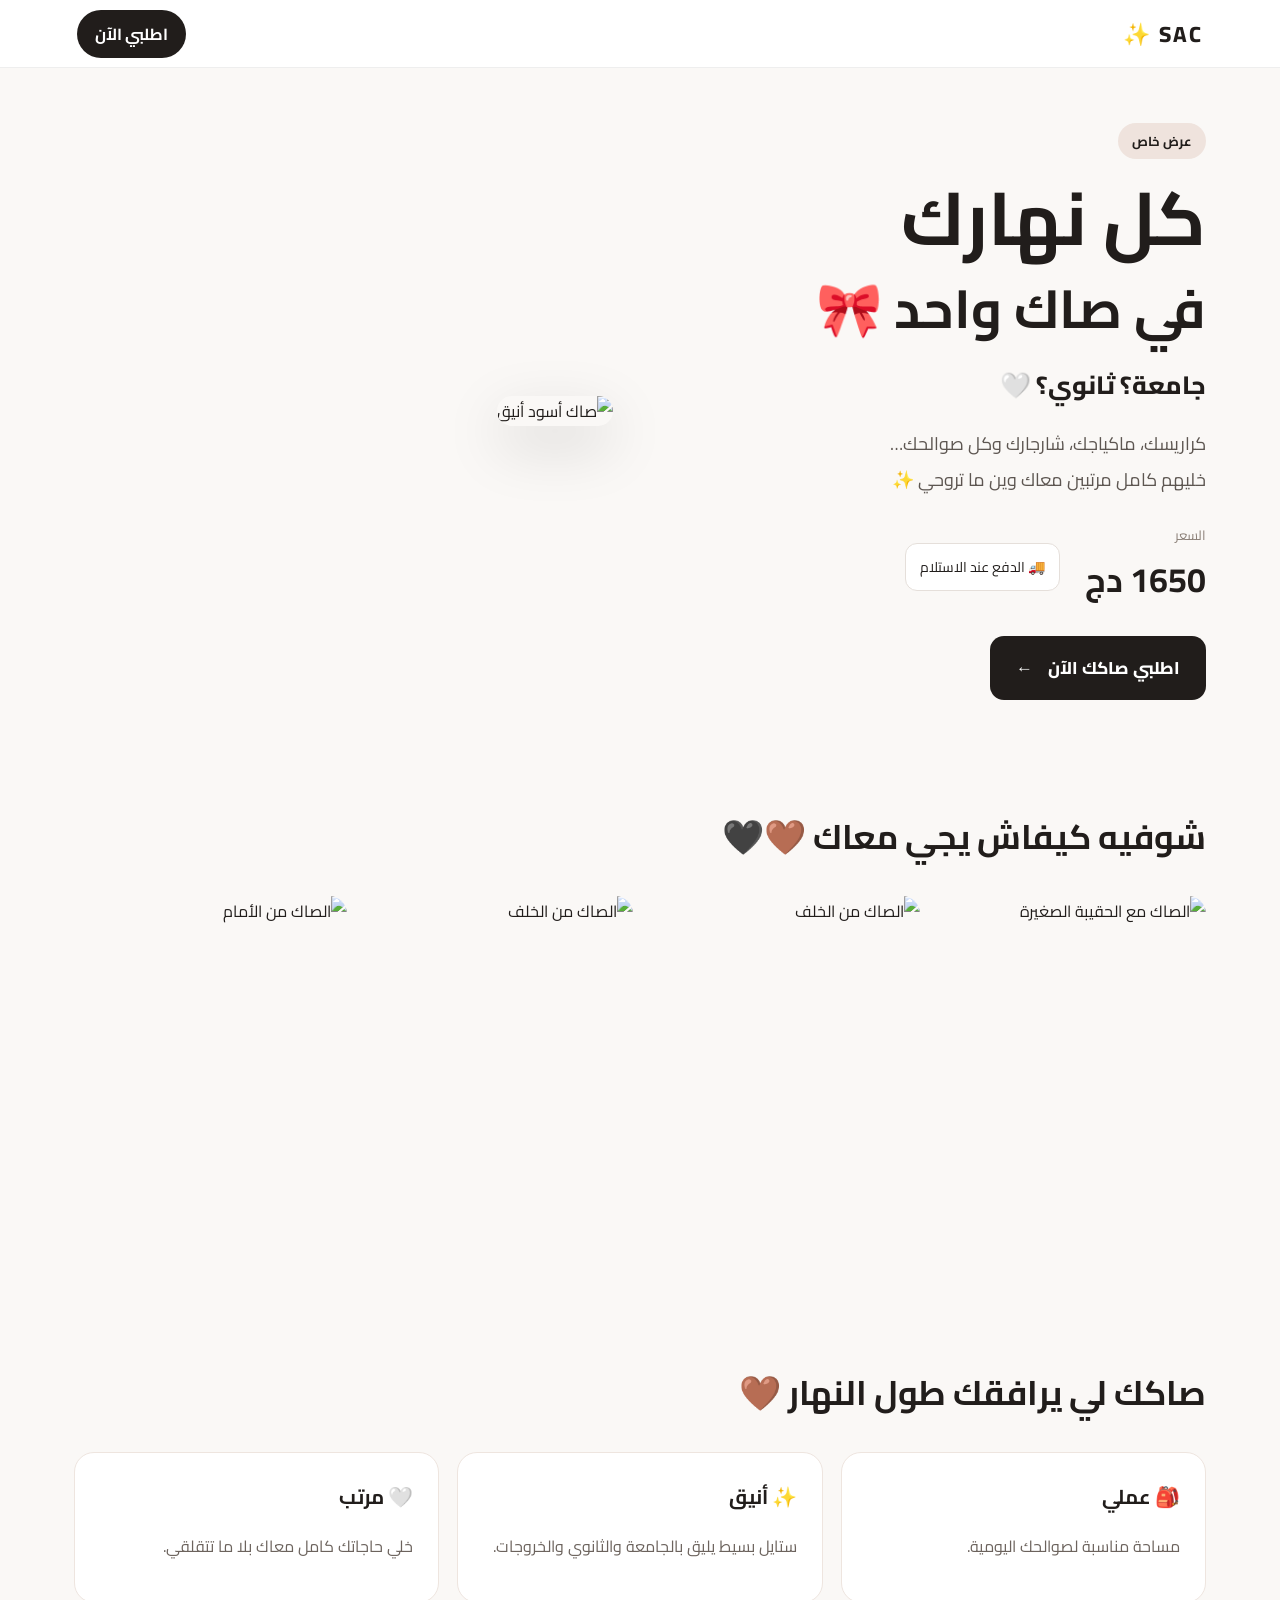
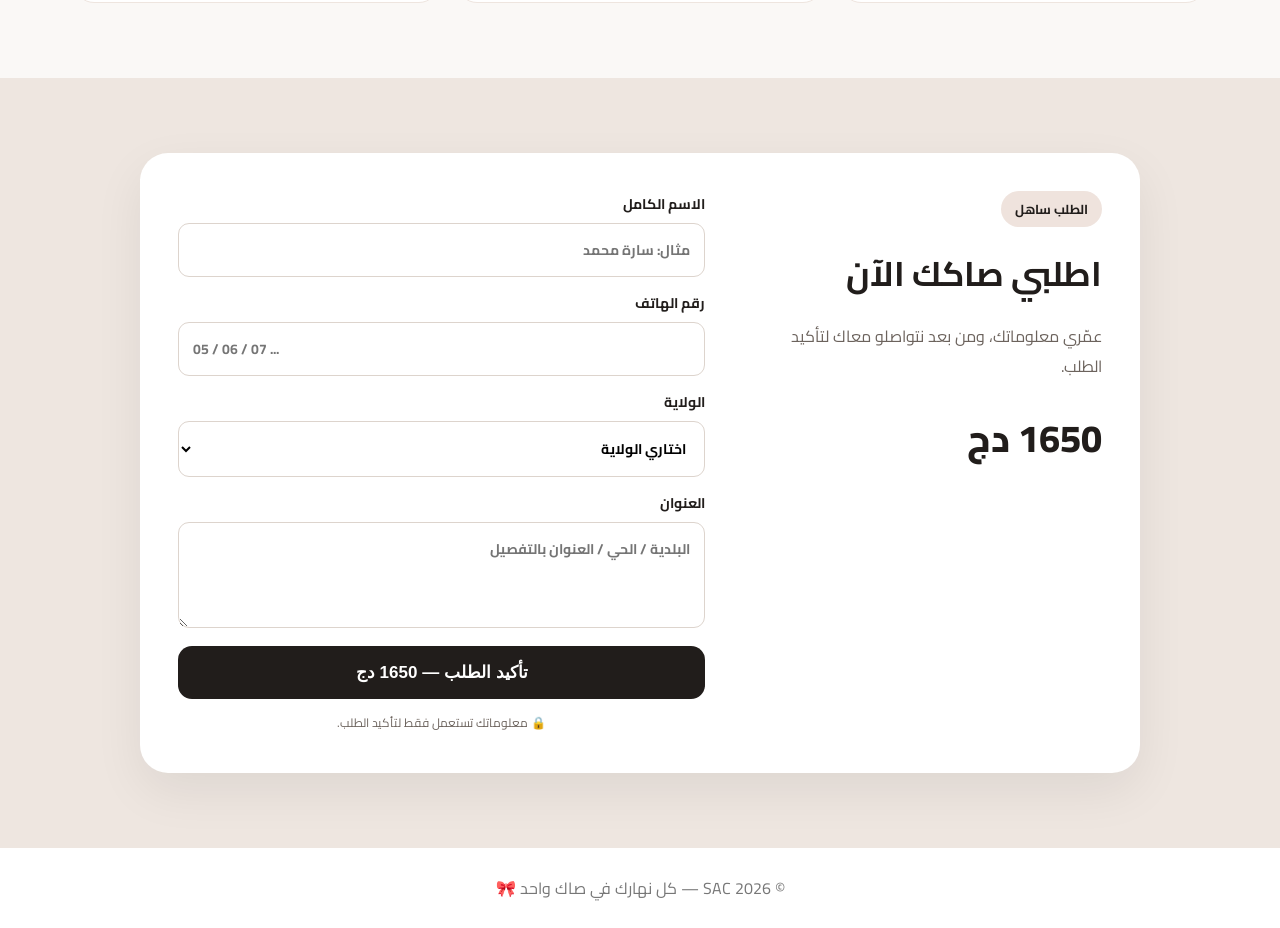
==== index.html @ 407ad314 "Add files via upload" ====
<!DOCTYPE html>
<html lang="ar" dir="rtl">
<head>
  <meta charset="UTF-8">
  <meta name="viewport" content="width=device-width, initial-scale=1.0">
  <title>Sac — كل نهارك في صاك واحد</title>
  <meta name="description" content="صاك أنيق وعملي للجامعة والثانوي، يسع كراريسك وماكياجك وشارجارك وكل صوالحك.">
  <link rel="stylesheet" href="style.css">
</head>
<body>
  <header class="topbar">
    <div class="brand">SAC ✨</div>
    <a class="mini-cta" href="#order">اطلبي الآن</a>
  </header>

  <main>
    <section class="hero">
      <div class="hero-copy">
        <span class="badge">عرض خاص</span>
        <h1>كل نهارك<br><span>في صاك واحد 🎀</span></h1>
        <p class="lead">جامعة؟ ثانوي؟ 🤍</p>
        <p>كراريسك، ماكياجك، شارجارك وكل صوالحك…<br>
        خليهم كامل مرتبين معاك وين ما تروحي ✨</p>
        <div class="price-row">
          <div>
            <small>السعر</small>
            <strong>1650 دج</strong>
          </div>
          <span class="delivery">🚚 الدفع عند الاستلام</span>
        </div>
        <a class="main-cta" href="#order">اطلبي صاكك الآن <span>←</span></a>
      </div>
      <div class="hero-image">
        <img src="product-4.jpg" alt="صاك أسود أنيق">
      </div>
    </section>

    <section class="gallery">
      <h2>شوفيه كيفاش يجي معاك 🤎🖤</h2>
      <div class="grid">
        <img src="product-1.png" alt="الصاك مع الحقيبة الصغيرة">
        <img src="product-2.png" alt="الصاك من الخلف">
        <img src="product-3.png" alt="الصاك من الخلف">
        <img src="product-4.jpg" alt="الصاك من الأمام">
      </div>
    </section>

    <section class="benefits">
      <h2>صاكك لي يرافقك طول النهار 🤎</h2>
      <div class="cards">
        <article><b>🎒 عملي</b><p>مساحة مناسبة لصوالحك اليومية.</p></article>
        <article><b>✨ أنيق</b><p>ستايل بسيط يليق بالجامعة والثانوي والخروجات.</p></article>
        <article><b>🤍 مرتب</b><p>خلي حاجاتك كامل معاك بلا ما تتقلقي.</p></article>
      </div>
    </section>

    <section class="order" id="order">
      <div class="order-box">
        <div>
          <span class="badge">الطلب ساهل</span>
          <h2>اطلبي صاكك الآن</h2>
          <p>عمّري معلوماتك، ومن بعد نتواصلو معاك لتأكيد الطلب.</p>
          <div class="order-price">1650 دج</div>
        </div>

        <form id="orderForm">
          <label>الاسم الكامل
            <input name="name" type="text" placeholder="مثال: سارة محمد" required>
          </label>
          <label>رقم الهاتف
            <input name="phone" type="tel" inputmode="tel" placeholder="05 / 06 / 07 ..." required>
          </label>
          <label>الولاية
            <select name="wilaya" required>
              <option value="">اختاري الولاية</option>
              <option>أدرار</option><option>الشلف</option><option>الأغواط</option><option>أم البواقي</option>
              <option>باتنة</option><option>بجاية</option><option>بسكرة</option><option>بشار</option>
              <option>البليدة</option><option>البويرة</option><option>تمنراست</option><option>تبسة</option>
              <option>تلمسان</option><option>تيارت</option><option>تيزي وزو</option><option>الجزائر</option>
              <option>الجلفة</option><option>جيجل</option><option>سطيف</option><option>سعيدة</option>
              <option>سكيكدة</option><option>سيدي بلعباس</option><option>عنابة</option><option>قالمة</option>
              <option>قسنطينة</option><option>المدية</option><option>مستغانم</option><option>المسيلة</option>
              <option>معسكر</option><option>ورقلة</option><option>وهران</option><option>البيض</option>
              <option>إليزي</option><option>برج بوعريريج</option><option>بومرداس</option><option>الطارف</option>
              <option>تندوف</option><option>تيسمسيلت</option><option>الوادي</option><option>خنشلة</option>
              <option>سوق أهراس</option><option>تيبازة</option><option>ميلة</option><option>عين الدفلى</option>
              <option>النعامة</option><option>عين تموشنت</option><option>غرداية</option><option>غليزان</option>
              <option>تيميمون</option><option>برج باجي مختار</option><option>أولاد جلال</option><option>بني عباس</option>
              <option>إن صالح</option><option>إن قزام</option><option>تقرت</option><option>جانت</option>
              <option>المغير</option><option>المنيعة</option>
            </select>
          </label>
          <label>العنوان
            <textarea name="address" rows="3" placeholder="البلدية / الحي / العنوان بالتفصيل" required></textarea>
          </label>
          <button type="submit">تأكيد الطلب — 1650 دج</button>
          <p class="form-note">🔒 معلوماتك تستعمل فقط لتأكيد الطلب.</p>
        </form>
      </div>
    </section>
  </main>

  <footer>© 2026 SAC — كل نهارك في صاك واحد 🎀</footer>

  <script src="script.js"></script>
</body>
</html>
---- style.css ----
@import url('https://fonts.googleapis.com/css2?family=Cairo:wght@400;600;700;800&display=swap');
*{box-sizing:border-box}
html{scroll-behavior:smooth}
body{margin:0;font-family:Cairo,Arial,sans-serif;background:#faf8f6;color:#211d1b}
.topbar{height:68px;display:flex;align-items:center;justify-content:space-between;padding:0 6%;background:#fff;position:sticky;top:0;z-index:10;border-bottom:1px solid #eee}
.brand{font-weight:800;letter-spacing:2px;font-size:22px}
.mini-cta{background:#211d1b;color:#fff;text-decoration:none;padding:9px 18px;border-radius:999px;font-weight:700}
.hero{max-width:1180px;margin:auto;display:grid;grid-template-columns:1fr 1fr;gap:55px;align-items:center;padding:55px 24px 65px}
.hero-copy{order:1}.hero-image{order:2}
.hero-image img{width:100%;max-height:700px;object-fit:cover;border-radius:24px;box-shadow:0 20px 60px rgba(0,0,0,.15)}
.badge{display:inline-block;background:#efe3dd;padding:6px 14px;border-radius:999px;font-weight:700;font-size:13px}
h1{font-size:clamp(42px,6vw,74px);line-height:1.12;margin:18px 0}
h1 span{font-size:.72em}
.lead{font-size:25px;font-weight:800;margin:0 0 8px}
.hero p:not(.lead){font-size:18px;line-height:2;color:#5d5651}
.price-row{display:flex;align-items:center;gap:25px;margin:25px 0}
.price-row small{display:block;color:#8c8179}.price-row strong{font-size:34px}
.delivery{font-size:14px;background:#fff;border:1px solid #e5dfda;padding:10px 14px;border-radius:12px}
.main-cta,button{display:inline-flex;align-items:center;justify-content:center;gap:15px;background:#211d1b;color:white;border:0;text-decoration:none;padding:16px 26px;border-radius:14px;font-size:17px;font-weight:800;cursor:pointer}
.gallery,.benefits{max-width:1180px;margin:auto;padding:40px 24px 75px}
h2{font-size:34px;margin:0 0 28px}
.grid{display:grid;grid-template-columns:repeat(4,1fr);gap:14px}
.grid img{width:100%;height:380px;object-fit:cover;border-radius:18px}
.benefits{padding-top:10px}
.cards{display:grid;grid-template-columns:repeat(3,1fr);gap:18px}
.cards article{background:#fff;border:1px solid #eee5df;border-radius:20px;padding:25px}
.cards b{font-size:20px}.cards p{color:#6c635d}
.order{padding:75px 24px;background:#eee6e0}
.order-box{max-width:1000px;margin:auto;background:#fff;border-radius:28px;padding:38px;display:grid;grid-template-columns:.8fr 1.2fr;gap:45px;box-shadow:0 18px 50px rgba(0,0,0,.07)}
.order-box h2{margin:15px 0 8px}.order-box p{color:#6c635d;line-height:1.9}
.order-price{font-size:38px;font-weight:800;margin-top:20px}
form{display:grid;gap:13px}
label{font-weight:700;font-size:14px}
input,select,textarea{display:block;width:100%;margin-top:6px;padding:13px 14px;border:1px solid #ddd4cd;border-radius:11px;font:inherit;background:#fff}
textarea{resize:vertical}
form button{width:100%;margin-top:5px}
.form-note{text-align:center!important;font-size:12px!important;margin:0!important}
footer{text-align:center;padding:25px;color:#777;background:#fff}
@media(max-width:800px){
 .hero{grid-template-columns:1fr;padding-top:28px;gap:30px}.hero-copy{order:2}.hero-image{order:1}
 .grid{grid-template-columns:repeat(2,1fr)}.grid img{height:300px}
 .cards,.order-box{grid-template-columns:1fr}.order-box{padding:25px}
 h2{font-size:28px}
}
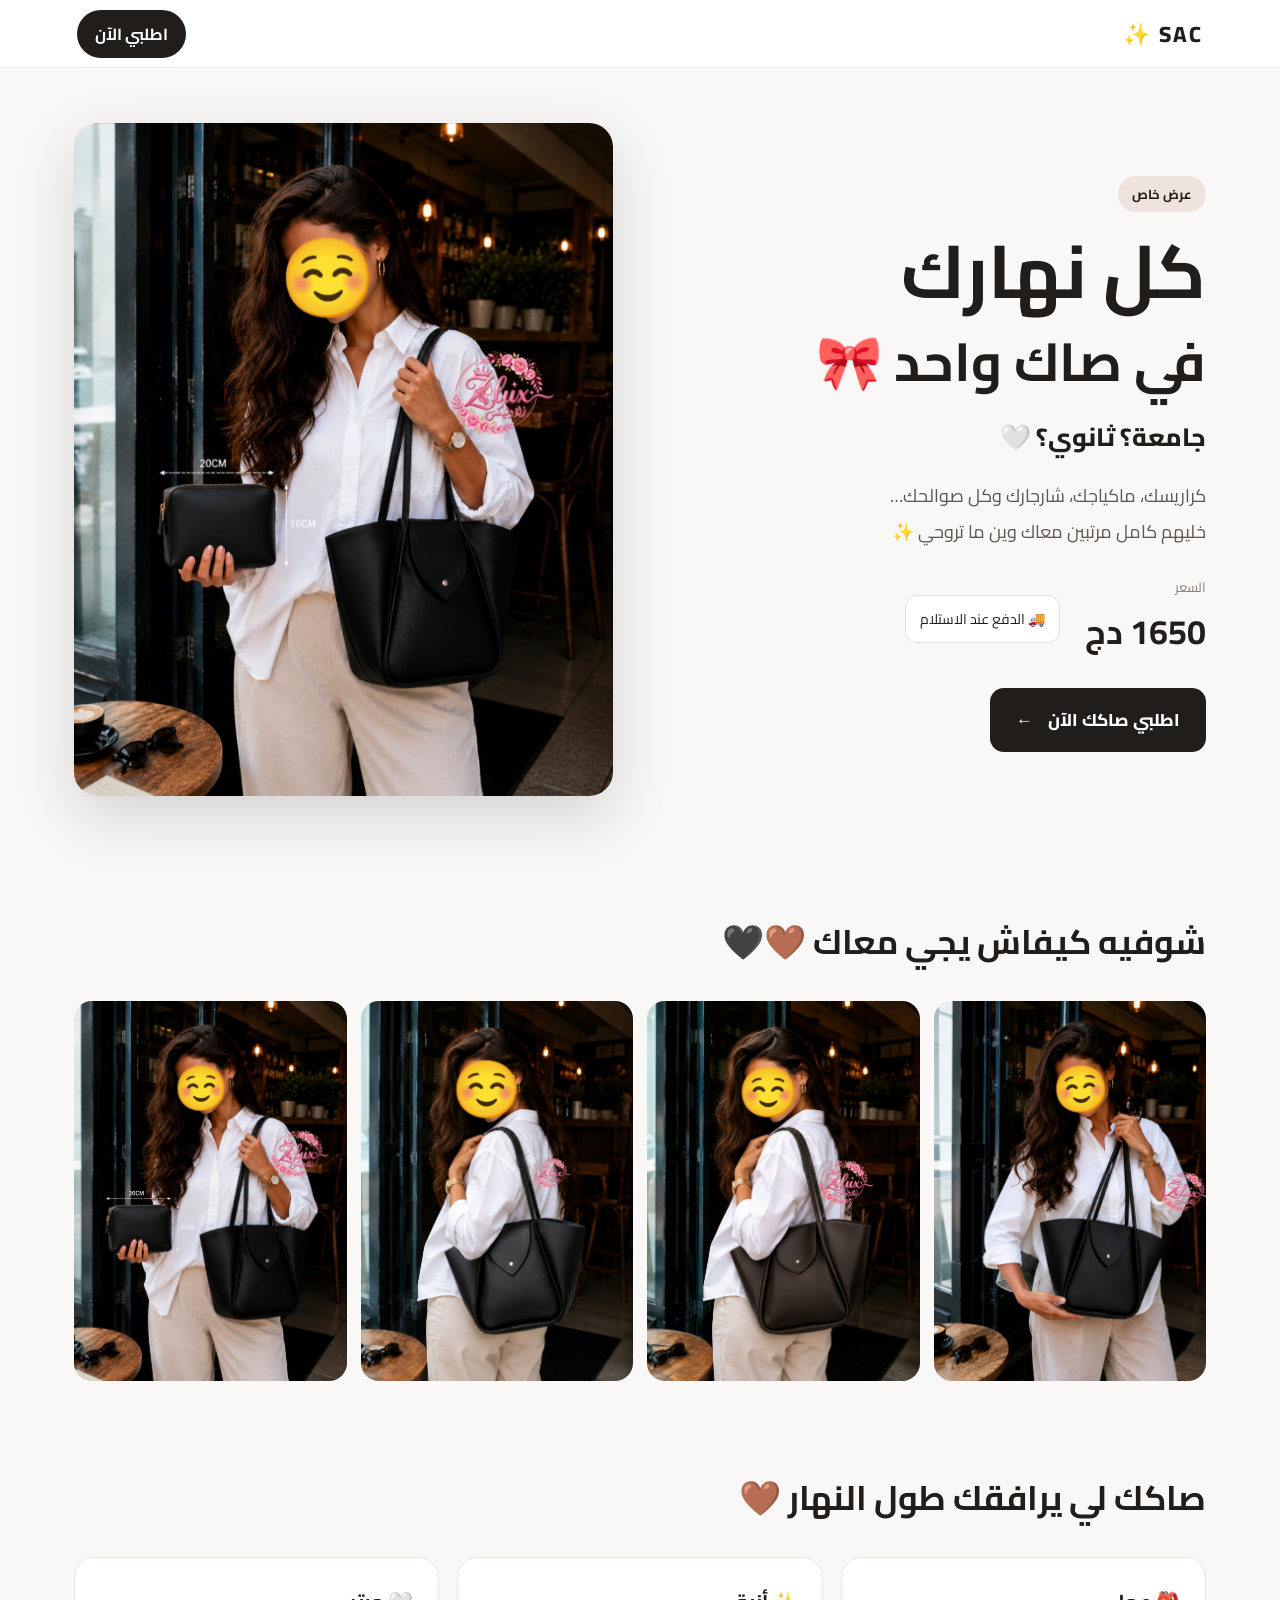
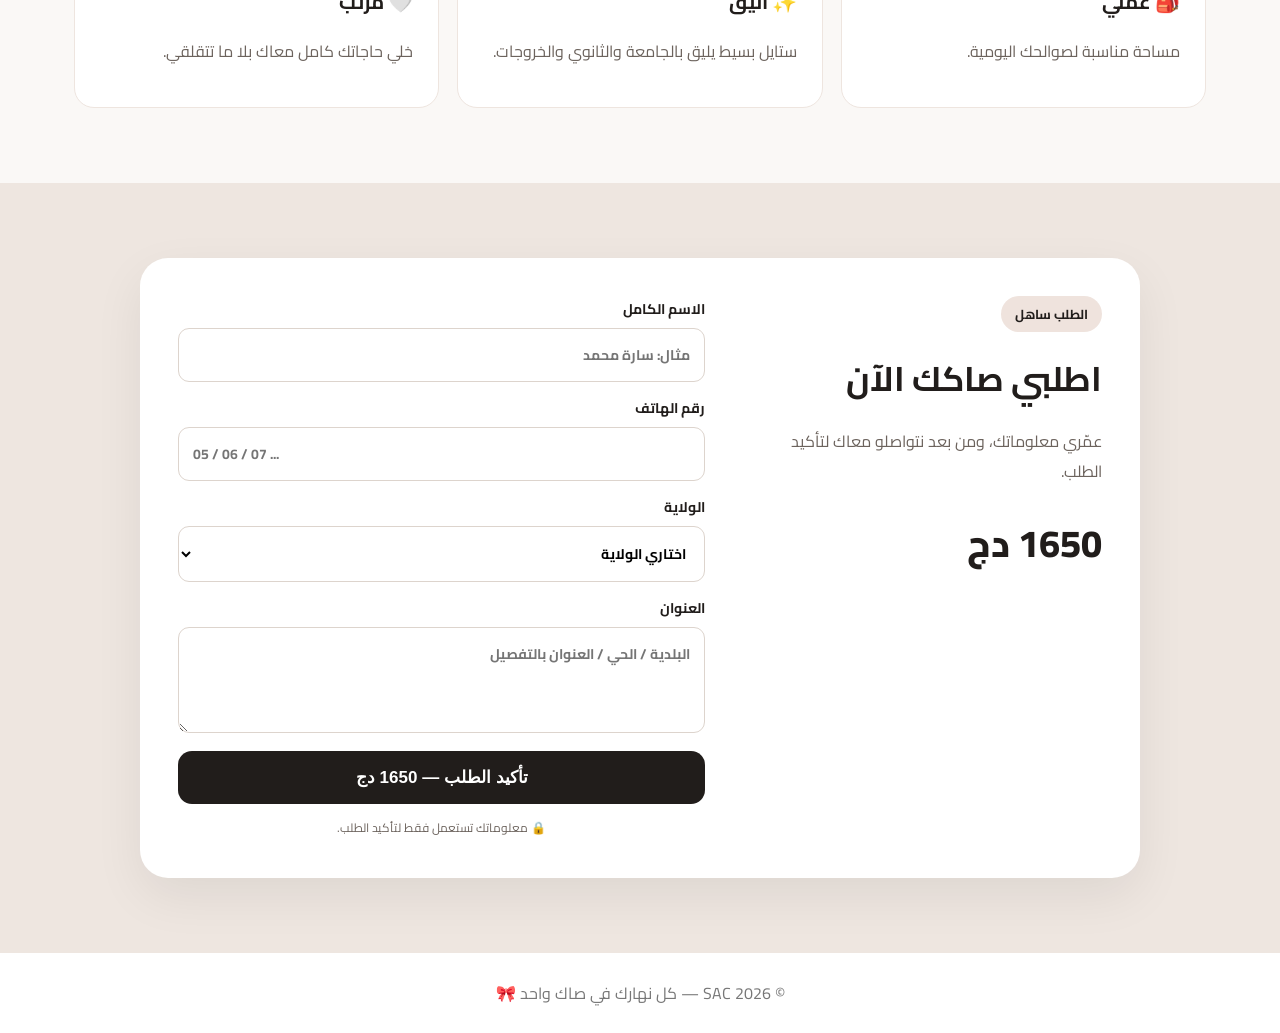
==== commit 54a6880b: "Update index.html" ====
--- a/index.html
+++ b/index.html
@@ -38,9 +38,9 @@
     <section class="gallery">
       <h2>شوفيه كيفاش يجي معاك 🤎🖤</h2>
       <div class="grid">
-        <img src="product-1.png" alt="الصاك مع الحقيبة الصغيرة">
-        <img src="product-2.png" alt="الصاك من الخلف">
-        <img src="product-3.png" alt="الصاك من الخلف">
+        <img src="product-1.jpg" alt="الصاك مع الحقيبة الصغيرة">
+        <img src="product-2.jpg" alt="الصاك من الخلف">
+        <img src="product-3.jpg" alt="الصاك من الخلف">
         <img src="product-4.jpg" alt="الصاك من الأمام">
       </div>
     </section>
@@ -102,6 +102,7 @@
 
   <footer>© 2026 SAC — كل نهارك في صاك واحد 🎀</footer>
 
-  <script src="script.js"></script>
+  <script src="scribt.js"></script>
+  
 </body>
 </html>
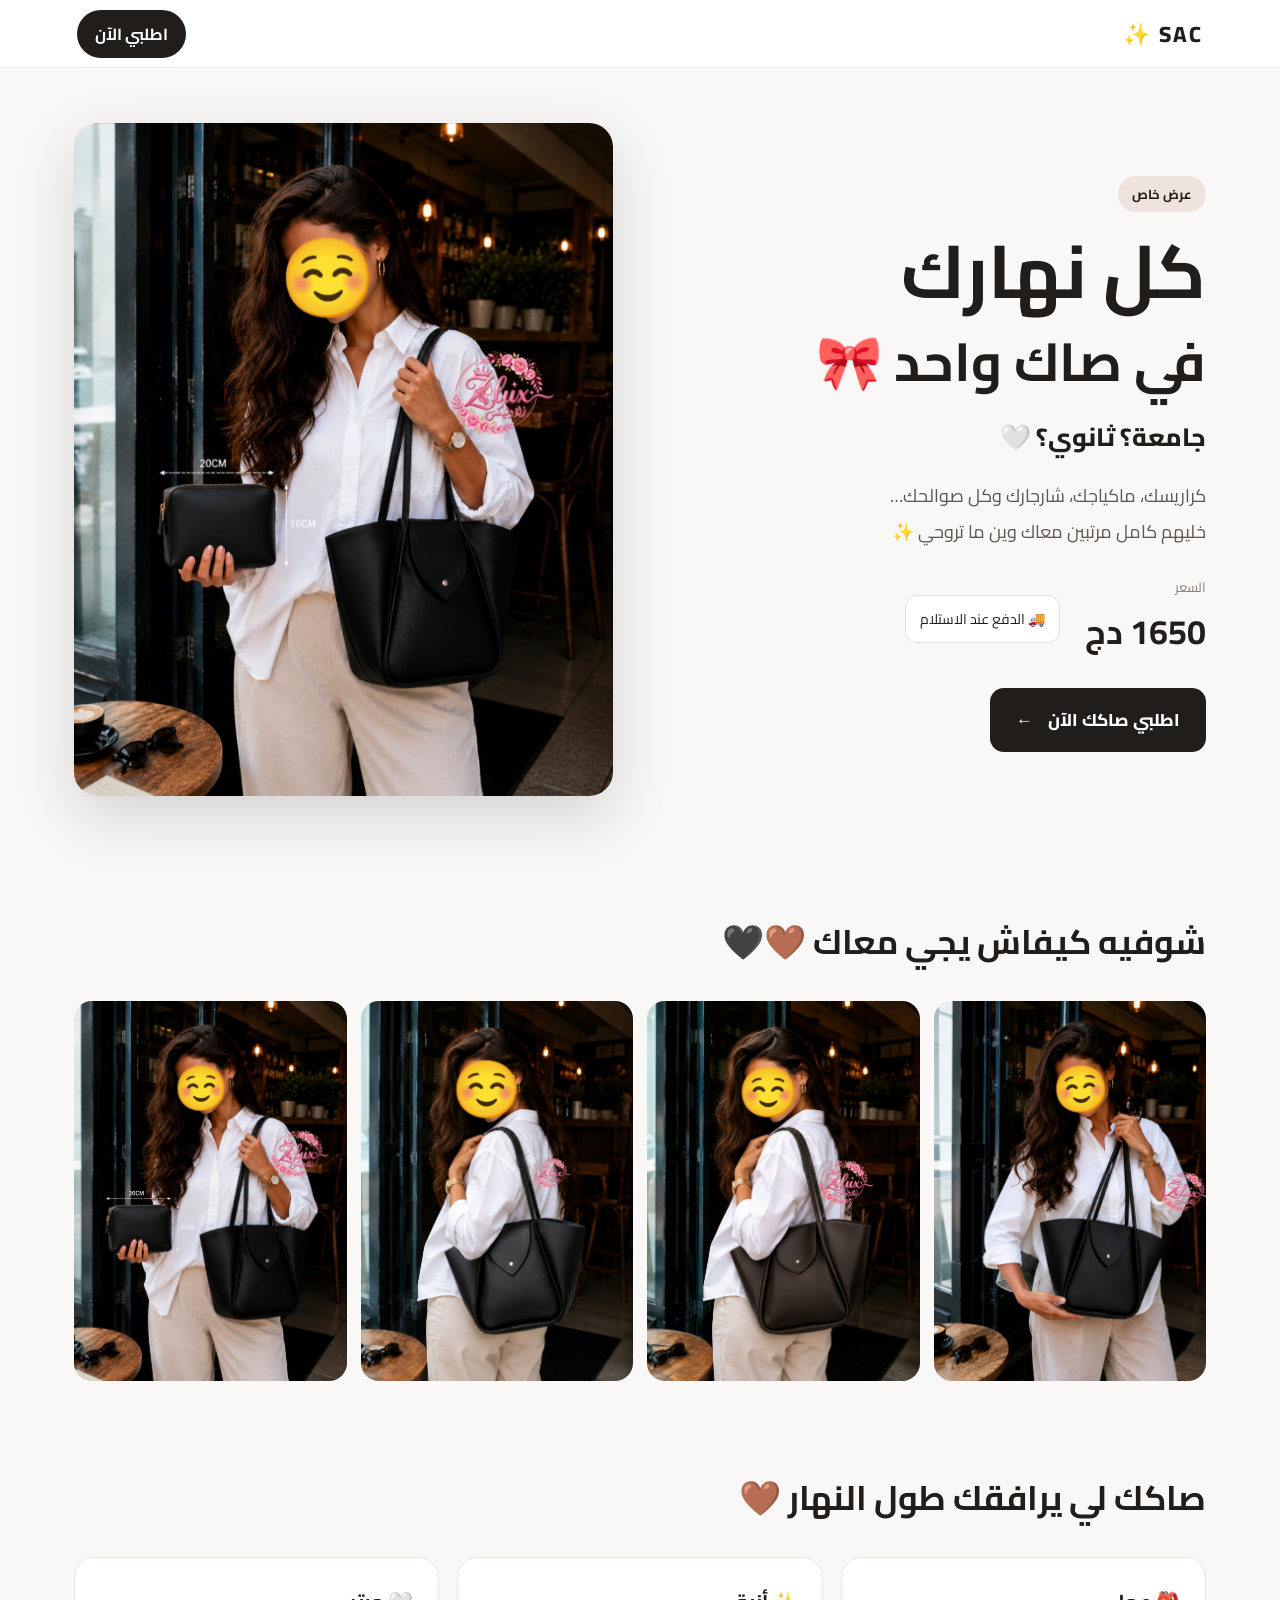
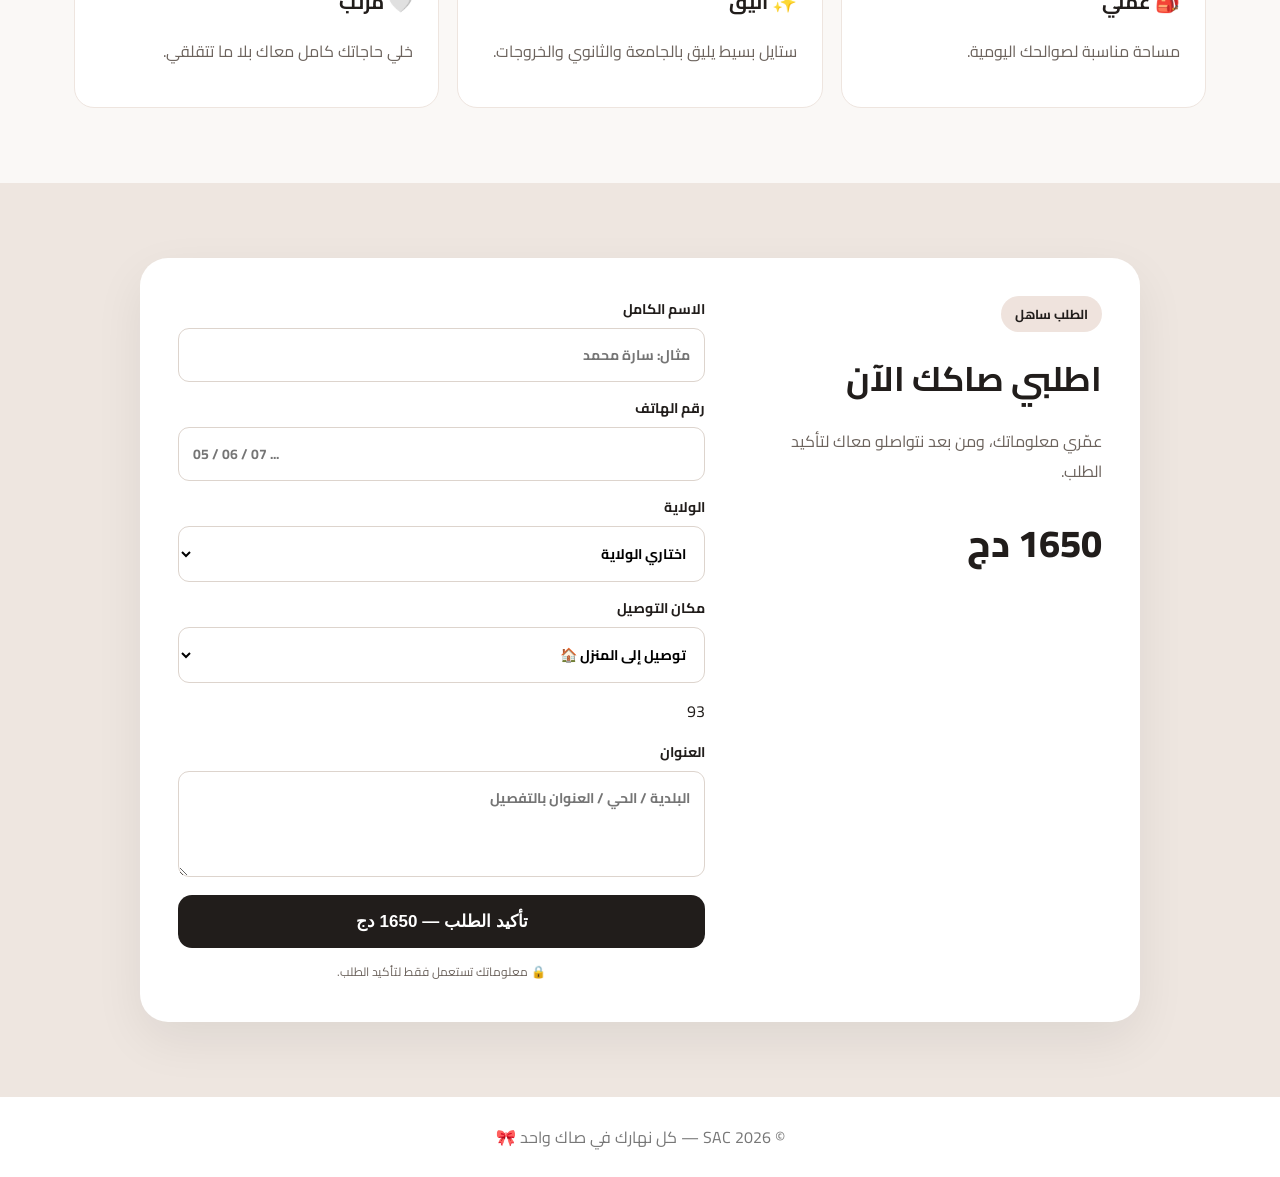
==== commit c81df0ed: "Update index.html" ====
--- a/index.html
+++ b/index.html
@@ -90,7 +90,14 @@
               <option>المغير</option><option>المنيعة</option>
             </select>
           </label>
-          <label>العنوان
+          <label>مكان التوصيل
+     <select id="delivery-type" name="delivery_type">
+       <option value="home">توصيل إلى المنزل 🏠</option>
+       <option value="desk">توصيل إلى المكتب 🏢</option>
+     </select>
+   </label>
+93 <label>العنوان
+
             <textarea name="address" rows="3" placeholder="البلدية / الحي / العنوان بالتفصيل" required></textarea>
           </label>
           <button type="submit">تأكيد الطلب — 1650 دج</button>
@@ -103,6 +110,7 @@
   <footer>© 2026 SAC — كل نهارك في صاك واحد 🎀</footer>
 
   <script src="scribt.js"></script>
+
   
 </body>
 </html>
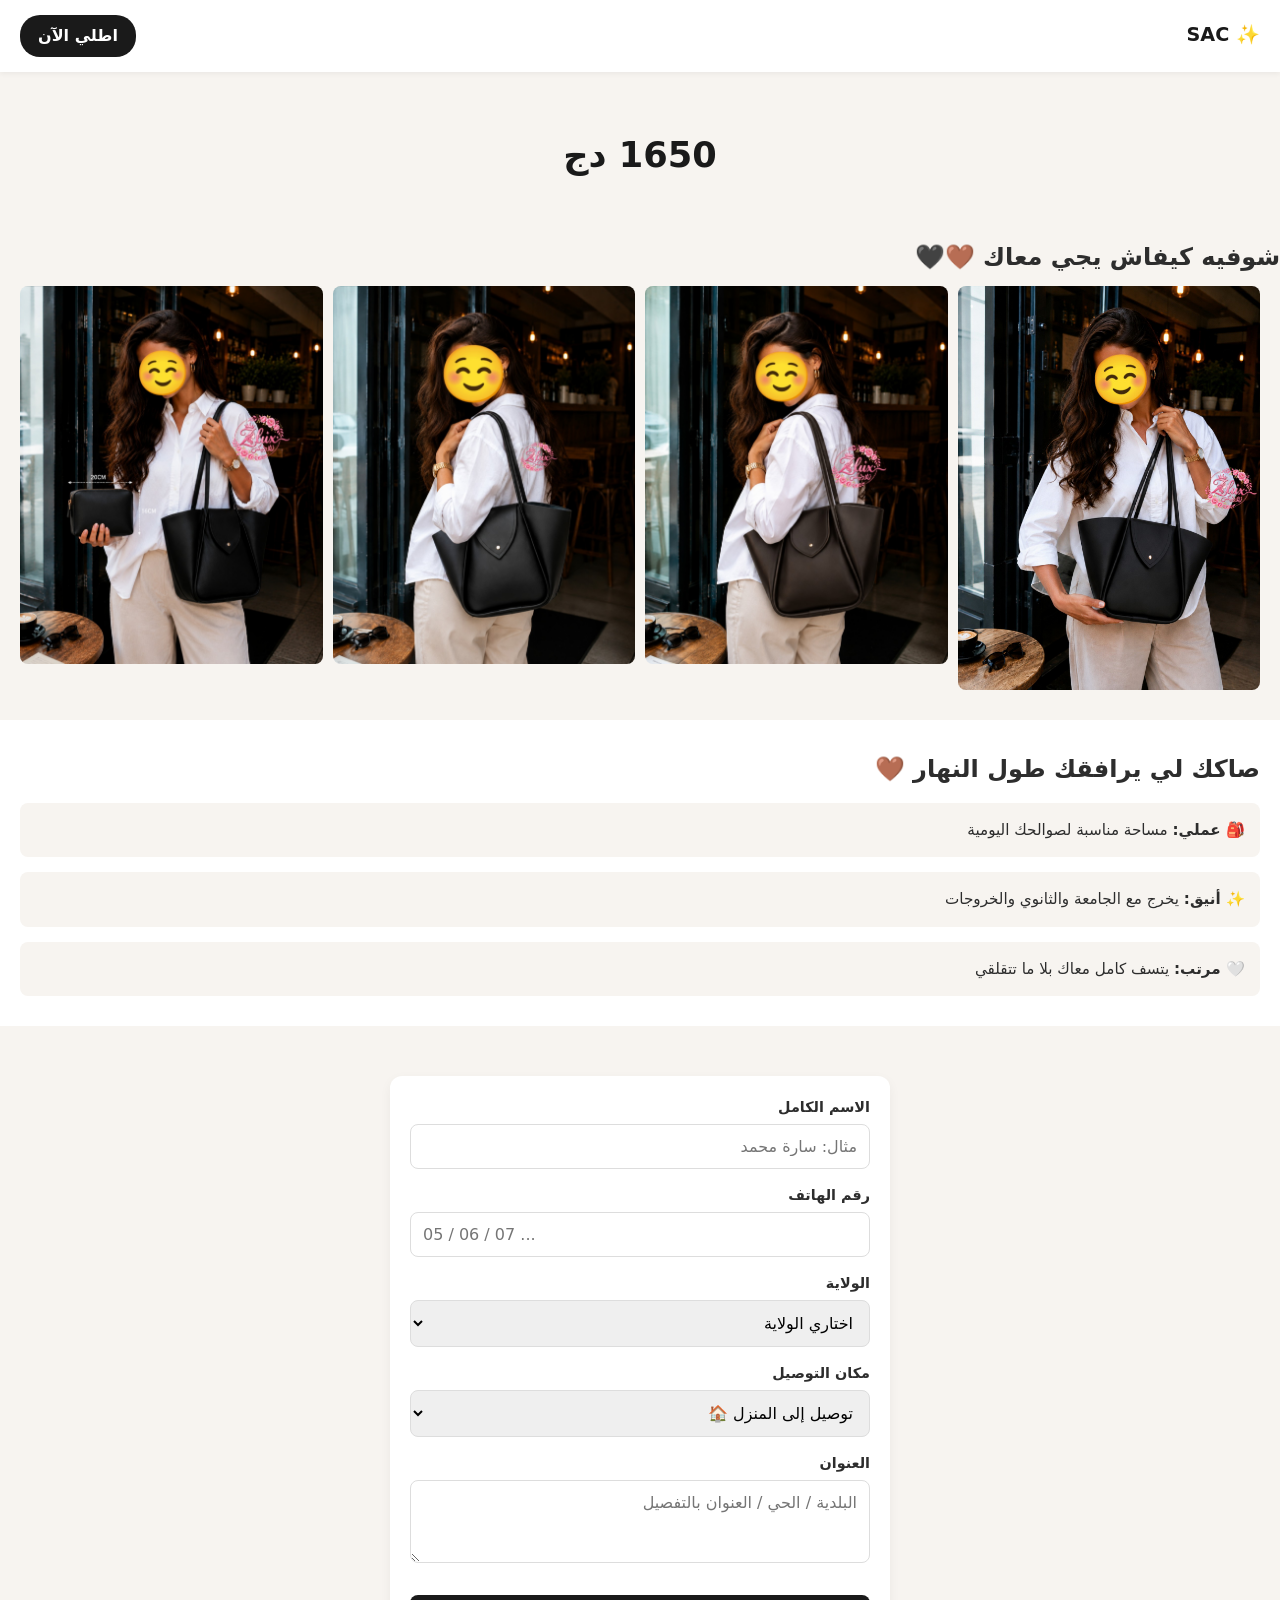
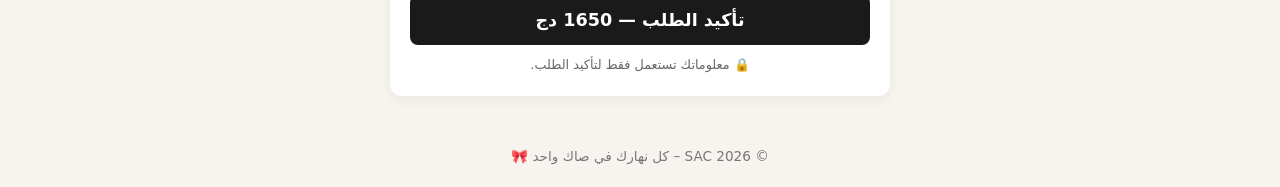
==== commit e53841ea: "Update index.html" ====
--- a/index.html
+++ b/index.html
@@ -3,42 +3,45 @@
 <head>
   <meta charset="UTF-8">
   <meta name="viewport" content="width=device-width, initial-scale=1.0">
-  <title>Sac — كل نهارك في صاك واحد</title>
-  <meta name="description" content="صاك أنيق وعملي للجامعة والثانوي، يسع كراريسك وماكياجك وشارجارك وكل صوالحك.">
-  <link rel="stylesheet" href="style.css">
+  <title>SAC – صاك واحد لكل نهارك</title>
+  <style>
+    * { box-sizing: border-box; margin: 0; padding: 0; font-family: system-ui, -apple-system, sans-serif; }
+    body { background-color: #f7f4f0; color: #2d2d2d; line-height: 1.6; }
+    header { display: flex; justify-content: space-between; align-items: center; padding: 15px 20px; background: #fff; box-shadow: 0 2px 5px rgba(0,0,0,0.05); sticky: top; }
+    .logo { font-weight: bold; font-size: 1.2rem; color: #1a1a1a; }
+    .btn-nav { background: #1a1a1a; color: #fff; text-decoration: none; padding: 8px 18px; border-radius: 20px; font-weight: bold; }
+    .hero { text-align: center; padding: 40px 20px; }
+    .price { font-size: 2.2rem; font-weight: 800; color: #1a1a1a; margin: 15px 0; }
+    .grid { display: grid; grid-template-columns: repeat(auto-fit, minmax(140px, 1fr)); gap: 10px; padding: 10px 20px; }
+    .grid img { width: 100%; border-radius: 8px; object-fit: cover; }
+    .benefits { padding: 30px 20px; background: #fff; margin: 20px 0; }
+    .cards { display: grid; gap: 15px; margin-top: 15px; }
+    .card { background: #f7f4f0; padding: 15px; border-radius: 8px; font-size: 0.95rem; }
+    .order-section { padding: 30px 20px; }
+    .order-box { background: #fff; padding: 20px; border-radius: 12px; max-width: 500px; margin: 0 auto; box-shadow: 0 4px 12px rgba(0,0,0,0.05); }
+    label { display: block; margin-bottom: 15px; font-weight: 600; font-size: 0.9rem; }
+    input, select, textarea { width: 100%; padding: 12px; border: 1px solid #ddd; border-radius: 8px; margin-top: 5px; font-size: 1rem; }
+    button[type="submit"] { width: 100%; padding: 15px; background: #1a1a1a; color: #fff; border: none; border-radius: 8px; font-size: 1.1rem; font-weight: bold; cursor: pointer; margin-top: 10px; }
+    .form-note { text-align: center; font-size: 0.8rem; color: #666; margin-top: 10px; }
+    footer { text-align: center; padding: 20px; font-size: 0.85rem; color: #777; }
+  </style>
 </head>
 <body>
-  <header class="topbar">
-    <div class="brand">SAC ✨</div>
-    <a class="mini-cta" href="#order">اطلبي الآن</a>
+
+  <header>
+    <div class="logo">✨ SAC</div>
+    <a href="#order" class="btn-nav">اطلي الآن</a>
   </header>
 
   <main>
     <section class="hero">
-      <div class="hero-copy">
-        <span class="badge">عرض خاص</span>
-        <h1>كل نهارك<br><span>في صاك واحد 🎀</span></h1>
-        <p class="lead">جامعة؟ ثانوي؟ 🤍</p>
-        <p>كراريسك، ماكياجك، شارجارك وكل صوالحك…<br>
-        خليهم كامل مرتبين معاك وين ما تروحي ✨</p>
-        <div class="price-row">
-          <div>
-            <small>السعر</small>
-            <strong>1650 دج</strong>
-          </div>
-          <span class="delivery">🚚 الدفع عند الاستلام</span>
-        </div>
-        <a class="main-cta" href="#order">اطلبي صاكك الآن <span>←</span></a>
-      </div>
-      <div class="hero-image">
-        <img src="product-4.jpg" alt="صاك أسود أنيق">
-      </div>
+      <div class="price">1650 دج</div>
     </section>
 
     <section class="gallery">
       <h2>شوفيه كيفاش يجي معاك 🤎🖤</h2>
       <div class="grid">
-        <img src="product-1.jpg" alt="الصاك مع الحقيبة الصغيرة">
+        <img src="product-1.jpg" alt="الحقيبة الصغبرة">
         <img src="product-2.jpg" alt="الصاك من الخلف">
         <img src="product-3.jpg" alt="الصاك من الخلف">
         <img src="product-4.jpg" alt="الصاك من الأمام">
@@ -48,58 +51,98 @@
     <section class="benefits">
       <h2>صاكك لي يرافقك طول النهار 🤎</h2>
       <div class="cards">
-        <article><b>🎒 عملي</b><p>مساحة مناسبة لصوالحك اليومية.</p></article>
-        <article><b>✨ أنيق</b><p>ستايل بسيط يليق بالجامعة والثانوي والخروجات.</p></article>
-        <article><b>🤍 مرتب</b><p>خلي حاجاتك كامل معاك بلا ما تتقلقي.</p></article>
+        <article class="card"><b>🎒 عملي:</b> مساحة مناسبة لصوالحك اليومية</article>
+        <article class="card"><b>✨ أنيق:</b> يخرج مع الجامعة والثانوي والخروجات</article>
+        <article class="card"><b>🤍 مرتب:</b> يتسف كامل معاك بلا ما تتقلقي</article>
       </div>
     </section>
 
-    <section class="order" id="order">
+    <section class="order-section" id="order">
       <div class="order-box">
-        <div>
-          <span class="badge">الطلب ساهل</span>
-          <h2>اطلبي صاكك الآن</h2>
-          <p>عمّري معلوماتك، ومن بعد نتواصلو معاك لتأكيد الطلب.</p>
-          <div class="order-price">1650 دج</div>
-        </div>
-
-        <form id="orderForm">
+        <form>
           <label>الاسم الكامل
             <input name="name" type="text" placeholder="مثال: سارة محمد" required>
           </label>
+          
           <label>رقم الهاتف
             <input name="phone" type="tel" inputmode="tel" placeholder="05 / 06 / 07 ..." required>
           </label>
+
           <label>الولاية
             <select name="wilaya" required>
               <option value="">اختاري الولاية</option>
-              <option>أدرار</option><option>الشلف</option><option>الأغواط</option><option>أم البواقي</option>
-              <option>باتنة</option><option>بجاية</option><option>بسكرة</option><option>بشار</option>
-              <option>البليدة</option><option>البويرة</option><option>تمنراست</option><option>تبسة</option>
-              <option>تلمسان</option><option>تيارت</option><option>تيزي وزو</option><option>الجزائر</option>
-              <option>الجلفة</option><option>جيجل</option><option>سطيف</option><option>سعيدة</option>
-              <option>سكيكدة</option><option>سيدي بلعباس</option><option>عنابة</option><option>قالمة</option>
-              <option>قسنطينة</option><option>المدية</option><option>مستغانم</option><option>المسيلة</option>
-              <option>معسكر</option><option>ورقلة</option><option>وهران</option><option>البيض</option>
-              <option>إليزي</option><option>برج بوعريريج</option><option>بومرداس</option><option>الطارف</option>
-              <option>تندوف</option><option>تيسمسيلت</option><option>الوادي</option><option>خنشلة</option>
-              <option>سوق أهراس</option><option>تيبازة</option><option>ميلة</option><option>عين الدفلى</option>
-              <option>النعامة</option><option>عين تموشنت</option><option>غرداية</option><option>غليزان</option>
-              <option>تيميمون</option><option>برج باجي مختار</option><option>أولاد جلال</option><option>بني عباس</option>
-              <option>إن صالح</option><option>إن قزام</option><option>تقرت</option><option>جانت</option>
-              <option>المغير</option><option>المنيعة</option>
+              <option>أدرار</option>
+              <option>الشلف</option>
+              <option>الأغواط</option>
+              <option>أم البواقي</option>
+              <option>باتنة</option>
+              <option>بجاية</option>
+              <option>بسكرة</option>
+              <option>بشار</option>
+              <option>البليدة</option>
+              <option>البويرة</option>
+              <option>تمنراست</option>
+              <option>تبسة</option>
+              <option>تلمسان</option>
+              <option>تيارت</option>
+              <option>تيزي وزو</option>
+              <option>الجزائر</option>
+              <option>الجلفة</option>
+              <option>جيجل</option>
+              <option>سطيف</option>
+              <option>سعيدة</option>
+              <option>سكيكدة</option>
+              <option>سيدي بلعباس</option>
+              <option>عنابة</option>
+              <option>قالمة</option>
+              <option>قسنطينة</option>
+              <option>المدية</option>
+              <option>مستغانم</option>
+              <option>المسيلة</option>
+              <option>معسكر</option>
+              <option>ورقلة</option>
+              <option>وهران</option>
+              <option>البيض</option>
+              <option>إليزي</option>
+              <option>برج بوعريريج</option>
+              <option>بومرداس</option>
+              <option>الطارف</option>
+              <option>تندوف</option>
+              <option>تسمسيلت</option>
+              <option>الوادي</option>
+              <option>خنشلة</option>
+              <option>سوق أهراس</option>
+              <option>تيبازة</option>
+              <option>ميلة</option>
+              <option>عين الدفلى</option>
+              <option>النعامة</option>
+              <option>عين تموشنت</option>
+              <option>غرداية</option>
+              <option>غليزان</option>
+              <option>تيميمون</option>
+              <option>برج باجي مختار</option>
+              <option>أولاد جلال</option>
+              <option>بني عباس</option>
+              <option>إن صالح</option>
+              <option>إن قزام</option>
+              <option>تقرت</option>
+              <option>جانت</option>
+              <option>المغير</option>
+              <option>المنيعة</option>
             </select>
           </label>
+
           <label>مكان التوصيل
-     <select id="delivery-type" name="delivery_type">
-       <option value="home">توصيل إلى المنزل 🏠</option>
-       <option value="desk">توصيل إلى المكتب 🏢</option>
-     </select>
-   </label>
-93 <label>العنوان
+            <select id="delivery-type" name="delivery_type">
+              <option value="home">توصيل إلى المنزل 🏠</option>
+              <option value="desk">توصيل إلى المكتب 🏢</option>
+            </select>
+          </label>
 
-            <textarea name="address" rows="3" placeholder="البلدية / الحي / العنوان بالتفصيل" required></textarea>
+          <label>العنوان
+            <textarea name="address" rows="3" placeholder="البلدية / الحي / العنوان بالتفصيل"></textarea>
           </label>
+
           <button type="submit">تأكيد الطلب — 1650 دج</button>
           <p class="form-note">🔒 معلوماتك تستعمل فقط لتأكيد الطلب.</p>
         </form>
@@ -107,10 +150,9 @@
     </section>
   </main>
 
-  <footer>© 2026 SAC — كل نهارك في صاك واحد 🎀</footer>
+  <footer>© 2026 SAC – كل نهارك في صاك واحد 🎀</footer>
 
   <script src="scribt.js"></script>
-
+</body>
+                               </html>
   
-</body>
-</html>
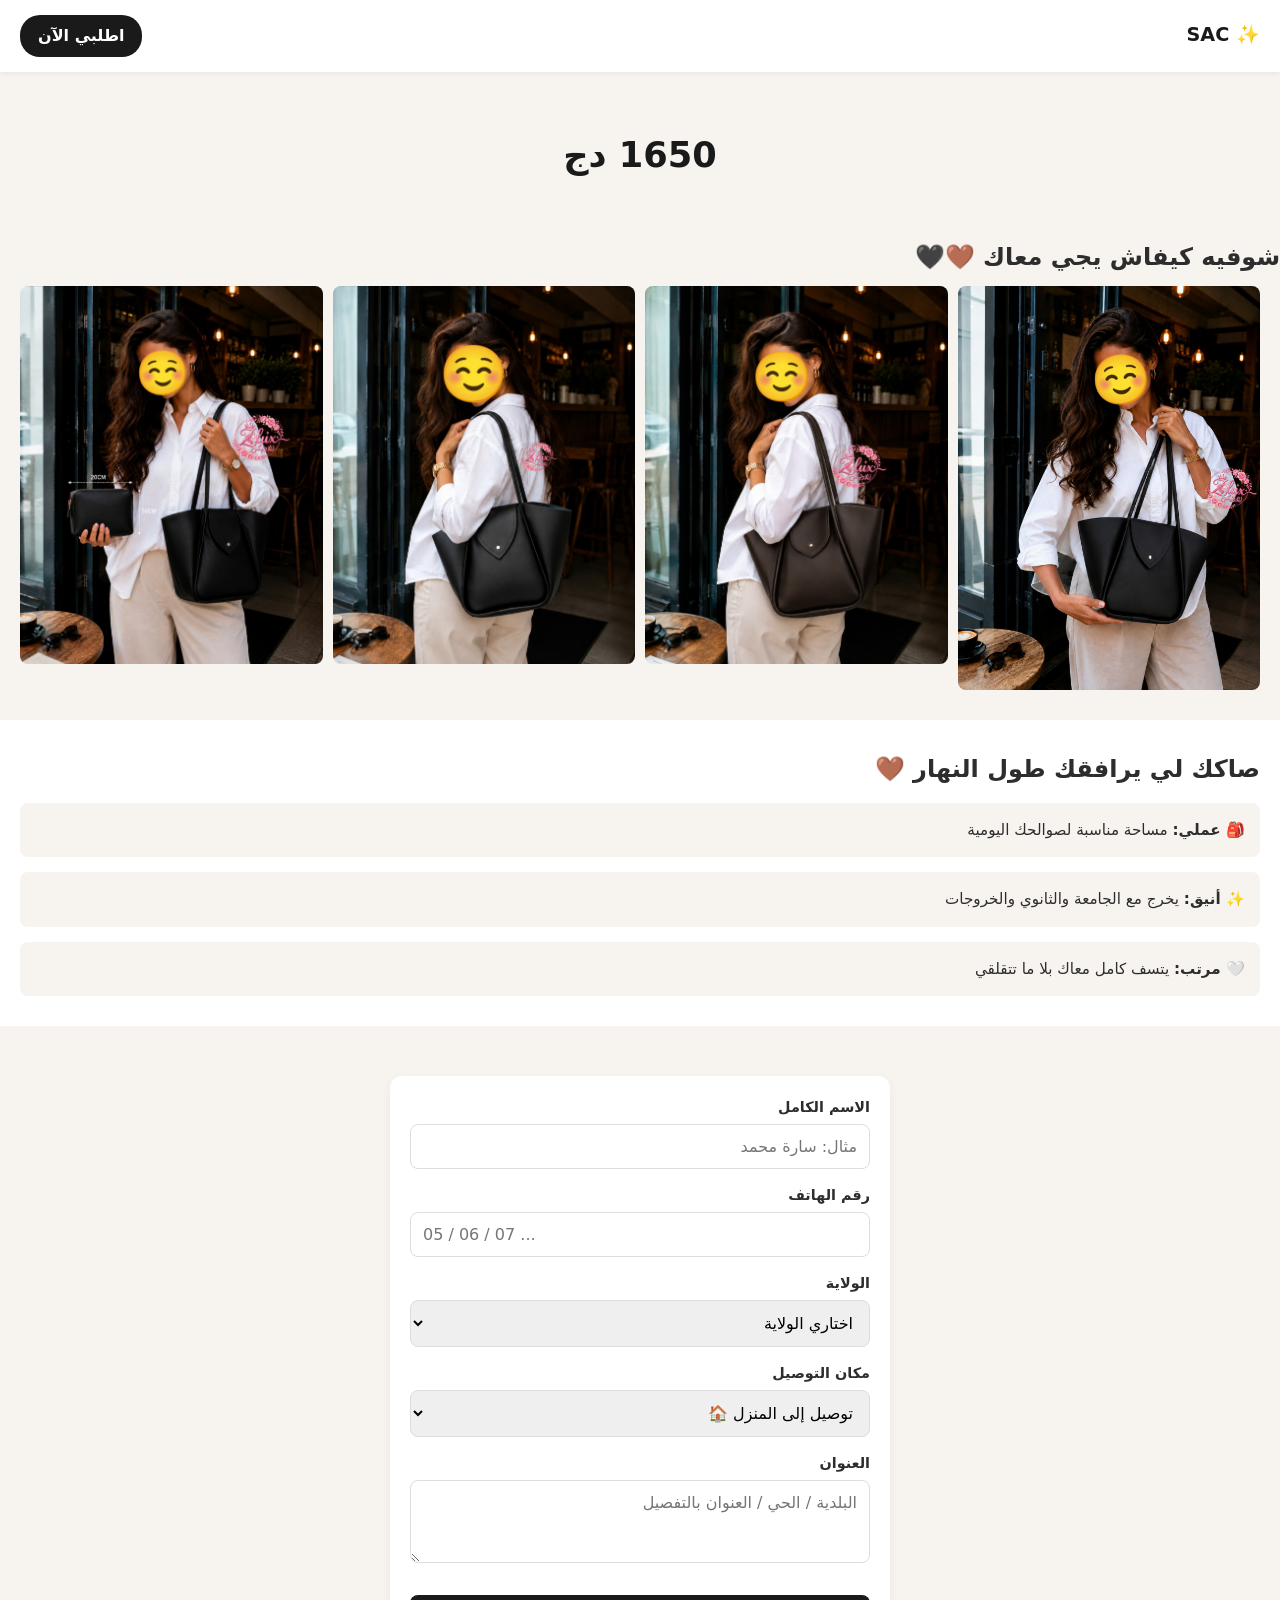
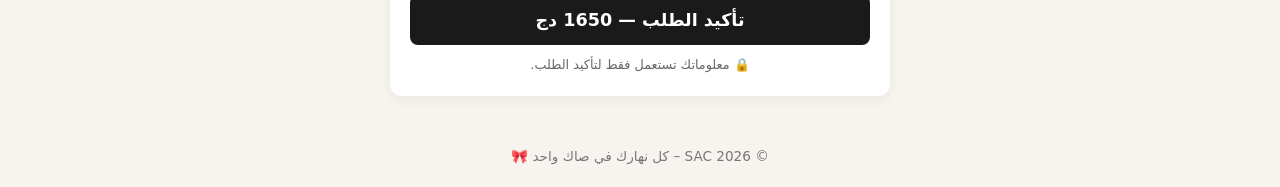
==== commit f3d1f928: "Update index.html" ====
--- a/index.html
+++ b/index.html
@@ -7,7 +7,7 @@
   <style>
     * { box-sizing: border-box; margin: 0; padding: 0; font-family: system-ui, -apple-system, sans-serif; }
     body { background-color: #f7f4f0; color: #2d2d2d; line-height: 1.6; }
-    header { display: flex; justify-content: space-between; align-items: center; padding: 15px 20px; background: #fff; box-shadow: 0 2px 5px rgba(0,0,0,0.05); sticky: top; }
+    header { display: flex; justify-content: space-between; align-items: center; padding: 15px 20px; background: #fff; box-shadow: 0 2px 5px rgba(0,0,0,0.05); position: sticky; top: 0; z-index: 100; }
     .logo { font-weight: bold; font-size: 1.2rem; color: #1a1a1a; }
     .btn-nav { background: #1a1a1a; color: #fff; text-decoration: none; padding: 8px 18px; border-radius: 20px; font-weight: bold; }
     .hero { text-align: center; padding: 40px 20px; }
@@ -30,7 +30,7 @@
 
   <header>
     <div class="logo">✨ SAC</div>
-    <a href="#order" class="btn-nav">اطلي الآن</a>
+    <a href="#order" class="btn-nav">اطلبي الآن</a>
   </header>
 
   <main>
@@ -41,7 +41,7 @@
     <section class="gallery">
       <h2>شوفيه كيفاش يجي معاك 🤎🖤</h2>
       <div class="grid">
-        <img src="product-1.jpg" alt="الحقيبة الصغبرة">
+        <img src="product-1.jpg" alt="الحقيبة الصغيرة">
         <img src="product-2.jpg" alt="الصاك من الخلف">
         <img src="product-3.jpg" alt="الصاك من الخلف">
         <img src="product-4.jpg" alt="الصاك من الأمام">
@@ -59,7 +59,7 @@
 
     <section class="order-section" id="order">
       <div class="order-box">
-        <form>
+        <form id="orderForm">
           <label>الاسم الكامل
             <input name="name" type="text" placeholder="مثال: سارة محمد" required>
           </label>
@@ -154,5 +154,5 @@
 
   <script src="scribt.js"></script>
 </body>
-                               </html>
+  </html>
   
